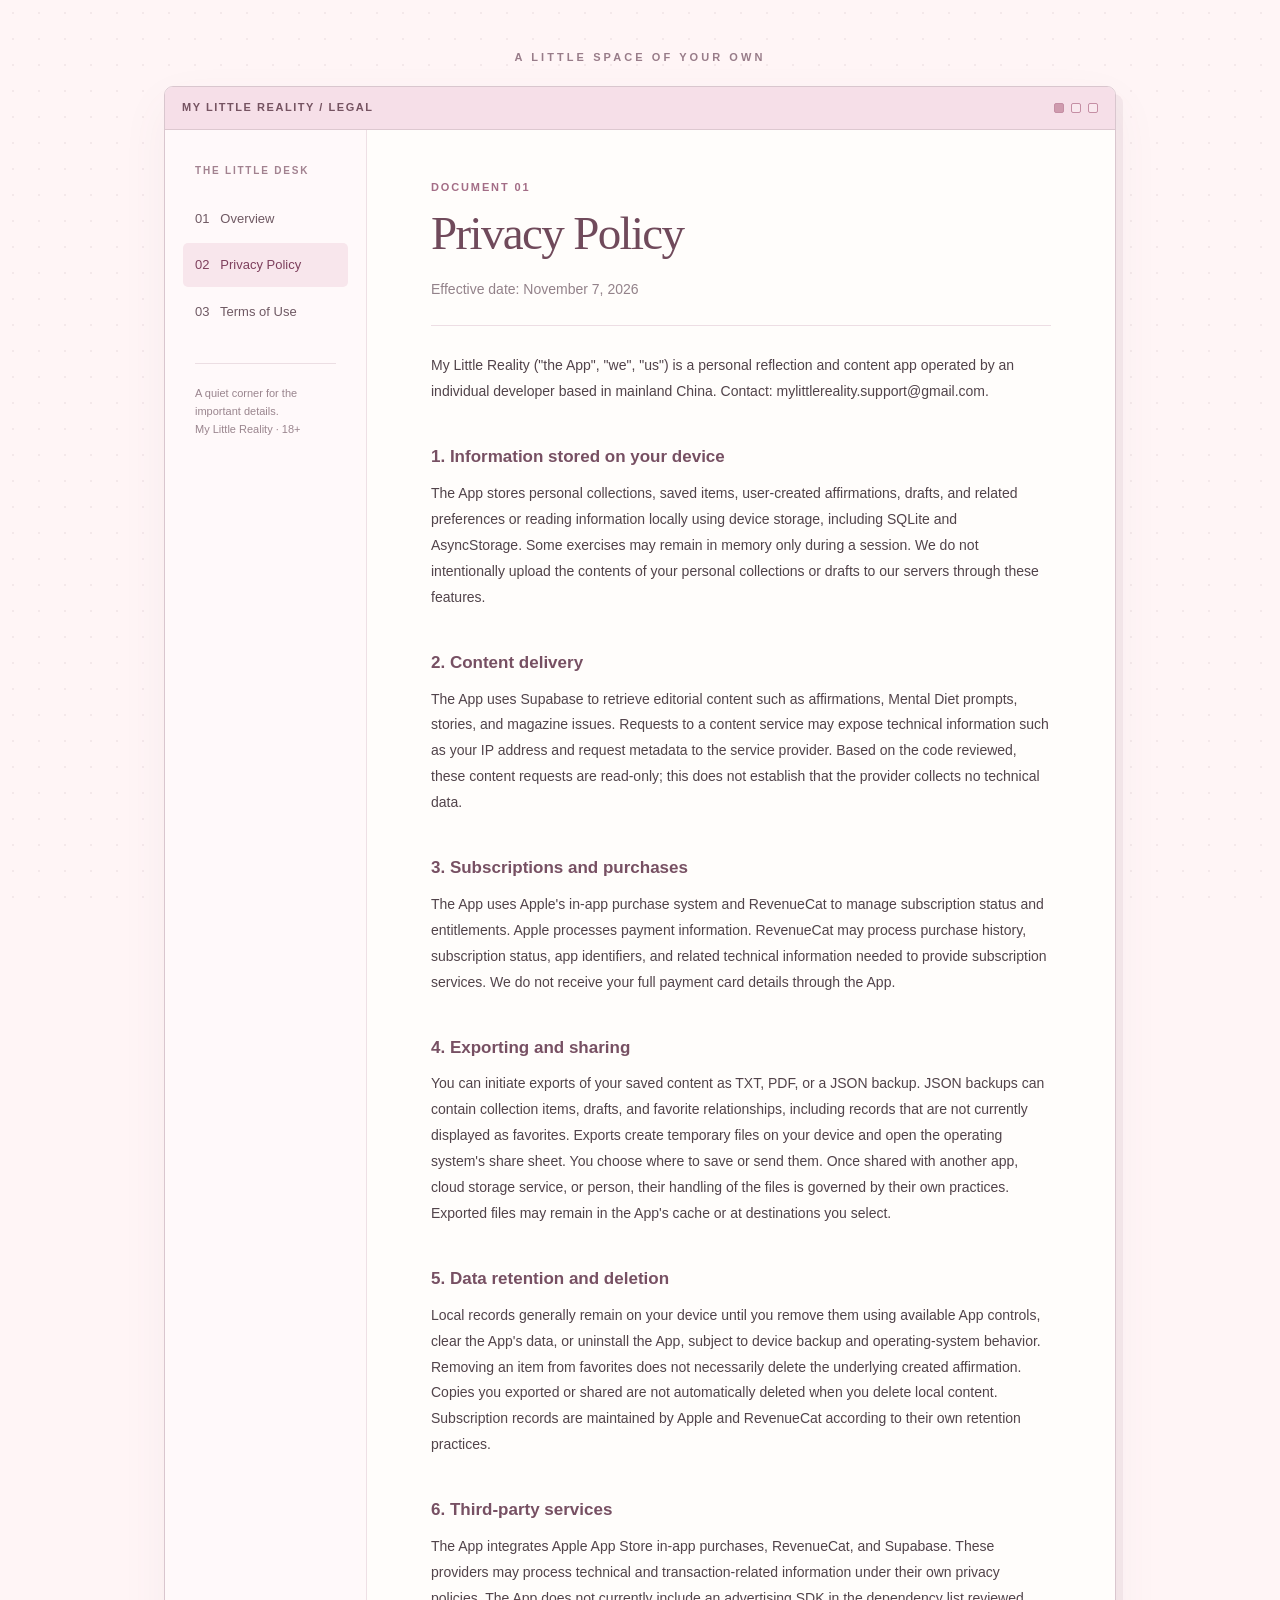
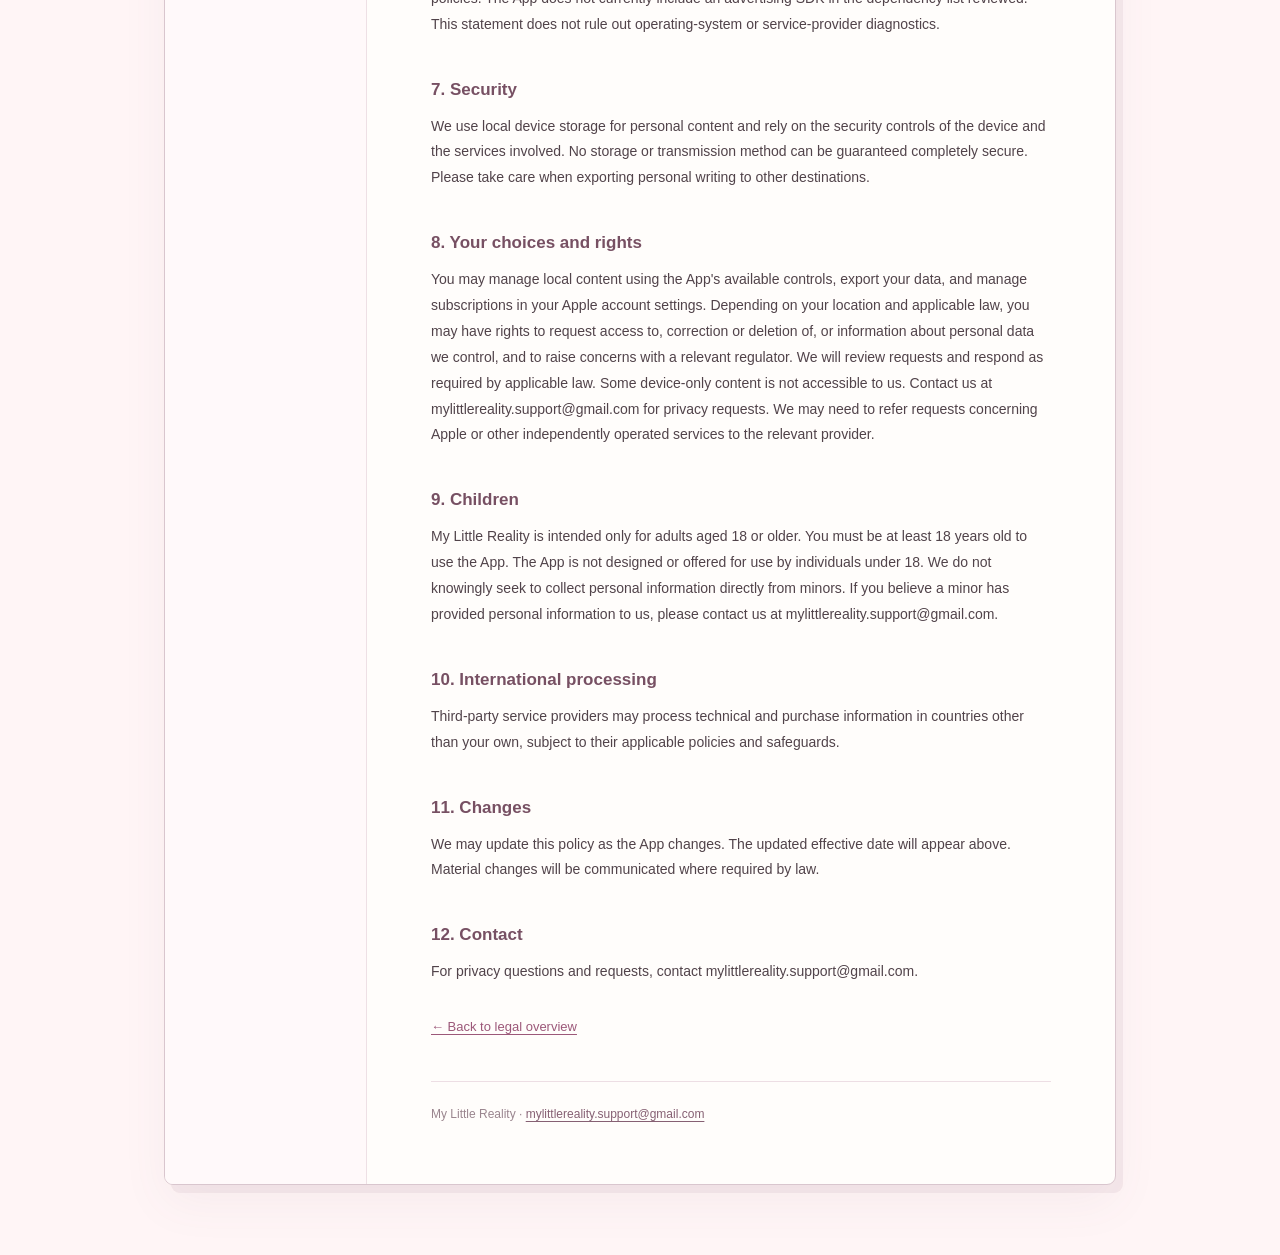
==== privacy.html @ 3ad2022b "Add files via upload" ====
<!doctype html><html lang="en"><head><meta charset="utf-8"><meta name="viewport" content="width=device-width,initial-scale=1"><meta name="color-scheme" content="light"><meta name="theme-color" content="#fff5f6"><meta name="description" content="Privacy Policy for My Little Reality."><title>Privacy Policy | My Little Reality</title><link rel="stylesheet" href="styles.css"></head><body><div class="site"><div class="eyebrow">A LITTLE SPACE OF YOUR OWN</div><div class="window"><div class="windowbar"><div class="windowbrand">MY LITTLE REALITY <span aria-hidden="true">/</span> LEGAL</div><div class="windowcontrols" aria-hidden="true"><span></span><span></span><span></span></div></div><div class="layout"><aside class="sidebar"><p class="side-title">THE LITTLE DESK</p><nav aria-label="Legal navigation"><a href="index.html" >01 &nbsp; Overview</a><a href="privacy.html" aria-current="page">02 &nbsp; Privacy Policy</a><a href="terms.html" >03 &nbsp; Terms of Use</a></nav><p class="side-note">A quiet corner for the important details.<br>My Little Reality · 18+</p></aside><main id="main-content"><nav class="mobile-nav" aria-label="Legal navigation"><a href="index.html">Overview</a><a href="privacy.html">Privacy Policy</a><a href="terms.html">Terms of Use</a></nav><div class="section-tag">DOCUMENT 01</div><div class="legal-copy"><h1>Privacy Policy</h1><p class="effective">Effective date: November 7, 2026</p><p>My Little Reality ("the App", "we", "us") is a personal reflection and content app operated by an individual developer based in mainland China. Contact: mylittlereality.support@gmail.com.</p><h2>1. Information stored on your device</h2><p>The App stores personal collections, saved items, user-created affirmations, drafts, and related preferences or reading information locally using device storage, including SQLite and AsyncStorage. Some exercises may remain in memory only during a session. We do not intentionally upload the contents of your personal collections or drafts to our servers through these features.</p><h2>2. Content delivery</h2><p>The App uses Supabase to retrieve editorial content such as affirmations, Mental Diet prompts, stories, and magazine issues. Requests to a content service may expose technical information such as your IP address and request metadata to the service provider. Based on the code reviewed, these content requests are read-only; this does not establish that the provider collects no technical data.</p><h2>3. Subscriptions and purchases</h2><p>The App uses Apple's in-app purchase system and RevenueCat to manage subscription status and entitlements. Apple processes payment information. RevenueCat may process purchase history, subscription status, app identifiers, and related technical information needed to provide subscription services. We do not receive your full payment card details through the App.</p><h2>4. Exporting and sharing</h2><p>You can initiate exports of your saved content as TXT, PDF, or a JSON backup. JSON backups can contain collection items, drafts, and favorite relationships, including records that are not currently displayed as favorites. Exports create temporary files on your device and open the operating system's share sheet. You choose where to save or send them. Once shared with another app, cloud storage service, or person, their handling of the files is governed by their own practices. Exported files may remain in the App's cache or at destinations you select.</p><h2>5. Data retention and deletion</h2><p>Local records generally remain on your device until you remove them using available App controls, clear the App's data, or uninstall the App, subject to device backup and operating-system behavior. Removing an item from favorites does not necessarily delete the underlying created affirmation. Copies you exported or shared are not automatically deleted when you delete local content. Subscription records are maintained by Apple and RevenueCat according to their own retention practices.</p><h2>6. Third-party services</h2><p>The App integrates Apple App Store in-app purchases, RevenueCat, and Supabase. These providers may process technical and transaction-related information under their own privacy policies. The App does not currently include an advertising SDK in the dependency list reviewed. This statement does not rule out operating-system or service-provider diagnostics.</p><h2>7. Security</h2><p>We use local device storage for personal content and rely on the security controls of the device and the services involved. No storage or transmission method can be guaranteed completely secure. Please take care when exporting personal writing to other destinations.</p><h2>8. Your choices and rights</h2><p>You may manage local content using the App's available controls, export your data, and manage subscriptions in your Apple account settings. Depending on your location and applicable law, you may have rights to request access to, correction or deletion of, or information about personal data we control, and to raise concerns with a relevant regulator. We will review requests and respond as required by applicable law. Some device-only content is not accessible to us. Contact us at mylittlereality.support@gmail.com for privacy requests. We may need to refer requests concerning Apple or other independently operated services to the relevant provider.</p><h2>9. Children</h2><p>My Little Reality is intended only for adults aged 18 or older. You must be at least 18 years old to use the App. The App is not designed or offered for use by individuals under 18. We do not knowingly seek to collect personal information directly from minors. If you believe a minor has provided personal information to us, please contact us at mylittlereality.support@gmail.com.</p><h2>10. International processing</h2><p>Third-party service providers may process technical and purchase information in countries other than your own, subject to their applicable policies and safeguards.</p><h2>11. Changes</h2><p>We may update this policy as the App changes. The updated effective date will appear above. Material changes will be communicated where required by law.</p><h2>12. Contact</h2><p>For privacy questions and requests, contact mylittlereality.support@gmail.com.</p></div><a class="return-link" href="index.html">← Back to legal overview</a><footer class="footer">My Little Reality · <a href="mailto:mylittlereality.support@gmail.com">mylittlereality.support@gmail.com</a></footer></main></div></div></div></body></html>
---- styles.css ----
:root{color-scheme:light;--bg:#fff5f6;--ink:#51434a;--muted:#82737a;--berry:#9c5879;--line:#e7d5dc;--panel:#fffdfb;--pink:#f6dfe8}
*{box-sizing:border-box}html{scroll-behavior:smooth}body{margin:0;background:var(--bg);color:var(--ink);font-family:ui-sans-serif,-apple-system,BlinkMacSystemFont,"Segoe UI",Arial,sans-serif;line-height:1.8;font-size:15px;-webkit-font-smoothing:antialiased}
body:before{content:"";position:fixed;inset:0;pointer-events:none;opacity:.38;background-image:radial-gradient(#d6c7ca 0.65px,transparent .85px);background-size:26px 26px;z-index:-1}
a{color:var(--berry);text-underline-offset:3px}a:hover{color:#74435b}a:focus-visible{outline:3px solid #a35a7e;outline-offset:4px;border-radius:2px}
.site{max-width:1000px;margin:48px auto 70px;padding:0 24px}.eyebrow{text-align:center;font-size:11px;letter-spacing:.28em;color:#987c89;font-weight:700;margin-bottom:18px}.window{background:var(--panel);border:1px solid #d9c6ce;border-radius:9px;box-shadow:7px 8px 0 rgba(150,111,128,.095),0 18px 48px rgba(116,77,94,.06);overflow:hidden}.windowbar{min-height:43px;background:var(--pink);border-bottom:1px solid #ddc8d0;display:flex;align-items:center;justify-content:space-between;padding:0 17px;gap:12px}.windowbrand{font-size:11px;font-weight:700;letter-spacing:.14em;color:#755361}.windowcontrols{display:flex;gap:7px}.windowcontrols span{width:10px;height:10px;border:1px solid #c58ea4;background:#f9e8ee;border-radius:2px}.windowcontrols span:first-child{background:#cf9bae}
.layout{display:grid;grid-template-columns:202px minmax(0,1fr)}.sidebar{padding:32px 18px;background:#fff9fa;border-right:1px solid #eee0e5}.side-title{font-size:10px;font-weight:700;letter-spacing:.18em;color:#a28290;margin:0 0 17px 12px}.sidebar a{display:block;text-decoration:none;padding:10px 12px;margin:3px 0;border-radius:5px;color:#6f5963;font-size:13px}.sidebar a:hover,.sidebar a[aria-current=page]{background:#f8e6ec;color:#7e405d}.sidebar .side-note{font-size:11px;line-height:1.65;color:#9a858e;border-top:1px solid #ecdee3;margin:30px 12px 0;padding-top:20px}
main{min-width:0;padding:48px clamp(24px,5vw,70px) 58px}.section-tag{color:#a36d86;font-size:11px;font-weight:700;letter-spacing:.17em;text-transform:uppercase;margin-bottom:8px}h1{font-family:Georgia,"Times New Roman",serif;font-size:clamp(33px,4vw,47px);font-weight:400;letter-spacing:-.035em;line-height:1.17;color:#704a5b;margin:0 0 16px}h2{font-size:17px;color:#775063;line-height:1.35;margin:36px 0 12px;font-weight:700}p{margin:12px 0;overflow-wrap:anywhere}.lead{font-size:16px;color:#776a70;max-width:630px}.effective{font-size:12px;color:#93828a;margin:4px 0 27px;padding-bottom:23px;border-bottom:1px solid #eddee4}.legal-copy h2{padding-top:5px}.legal-copy strong{color:#714b5d}.legal-copy p{font-size:14px;line-height:1.85}.legal-copy a{overflow-wrap:anywhere}
.link-grid{display:grid;grid-template-columns:1fr 1fr;gap:14px;margin-top:32px}.link-card{border:1px solid var(--line);border-radius:7px;background:#fff8fa;padding:23px 22px;text-decoration:none;display:flex;flex-direction:column;gap:8px;min-height:165px;transition:background .15s,border-color .15s}.link-card:hover{background:#fbeef2;border-color:#d6aebe}.link-card .mini{font-size:10px;letter-spacing:.18em;color:#a8798d;font-weight:700}.link-card .name{font-family:Georgia,"Times New Roman",serif;font-size:24px;color:#754e61}.link-card .description{font-size:12px;color:#88747d;line-height:1.6}.link-card .arrow{margin-top:auto;align-self:flex-end;color:#a35d7e}
.footer{border-top:1px solid #eddee4;margin-top:42px;padding-top:22px;font-size:12px;color:#9a858e}.footer a{color:#866073}.mobile-nav{display:none}.return-link{display:inline-block;margin-top:18px;font-size:13px}
@media(max-width:740px){.site{margin:18px auto 40px;padding:0 12px}.eyebrow{font-size:9px;margin-bottom:11px}.layout{display:block}.sidebar{display:none}.mobile-nav{display:flex;flex-wrap:wrap;gap:8px;margin:0 0 26px;padding-bottom:16px;border-bottom:1px solid #eedfe4}.mobile-nav a{font-size:12px;text-decoration:none;background:#fff1f5;border:1px solid #ead5dd;border-radius:5px;padding:5px 10px}main{padding:29px 22px 38px}.link-grid{grid-template-columns:1fr}.windowbar{padding:0 12px}.windowbrand{font-size:10px;letter-spacing:.08em}h1{font-size:36px}.legal-copy p{font-size:14px}}
@media(prefers-reduced-motion:reduce){html{scroll-behavior:auto}.link-card{transition:none}}@media print{body{background:#fff}body:before,.sidebar,.mobile-nav,.windowbar,.eyebrow{display:none}.site{margin:0;max-width:none;padding:0}.window{box-shadow:none;border:none}main{padding:0}.layout{display:block}.legal-copy h2{break-after:avoid}.legal-copy p{orphans:3;widows:3}}
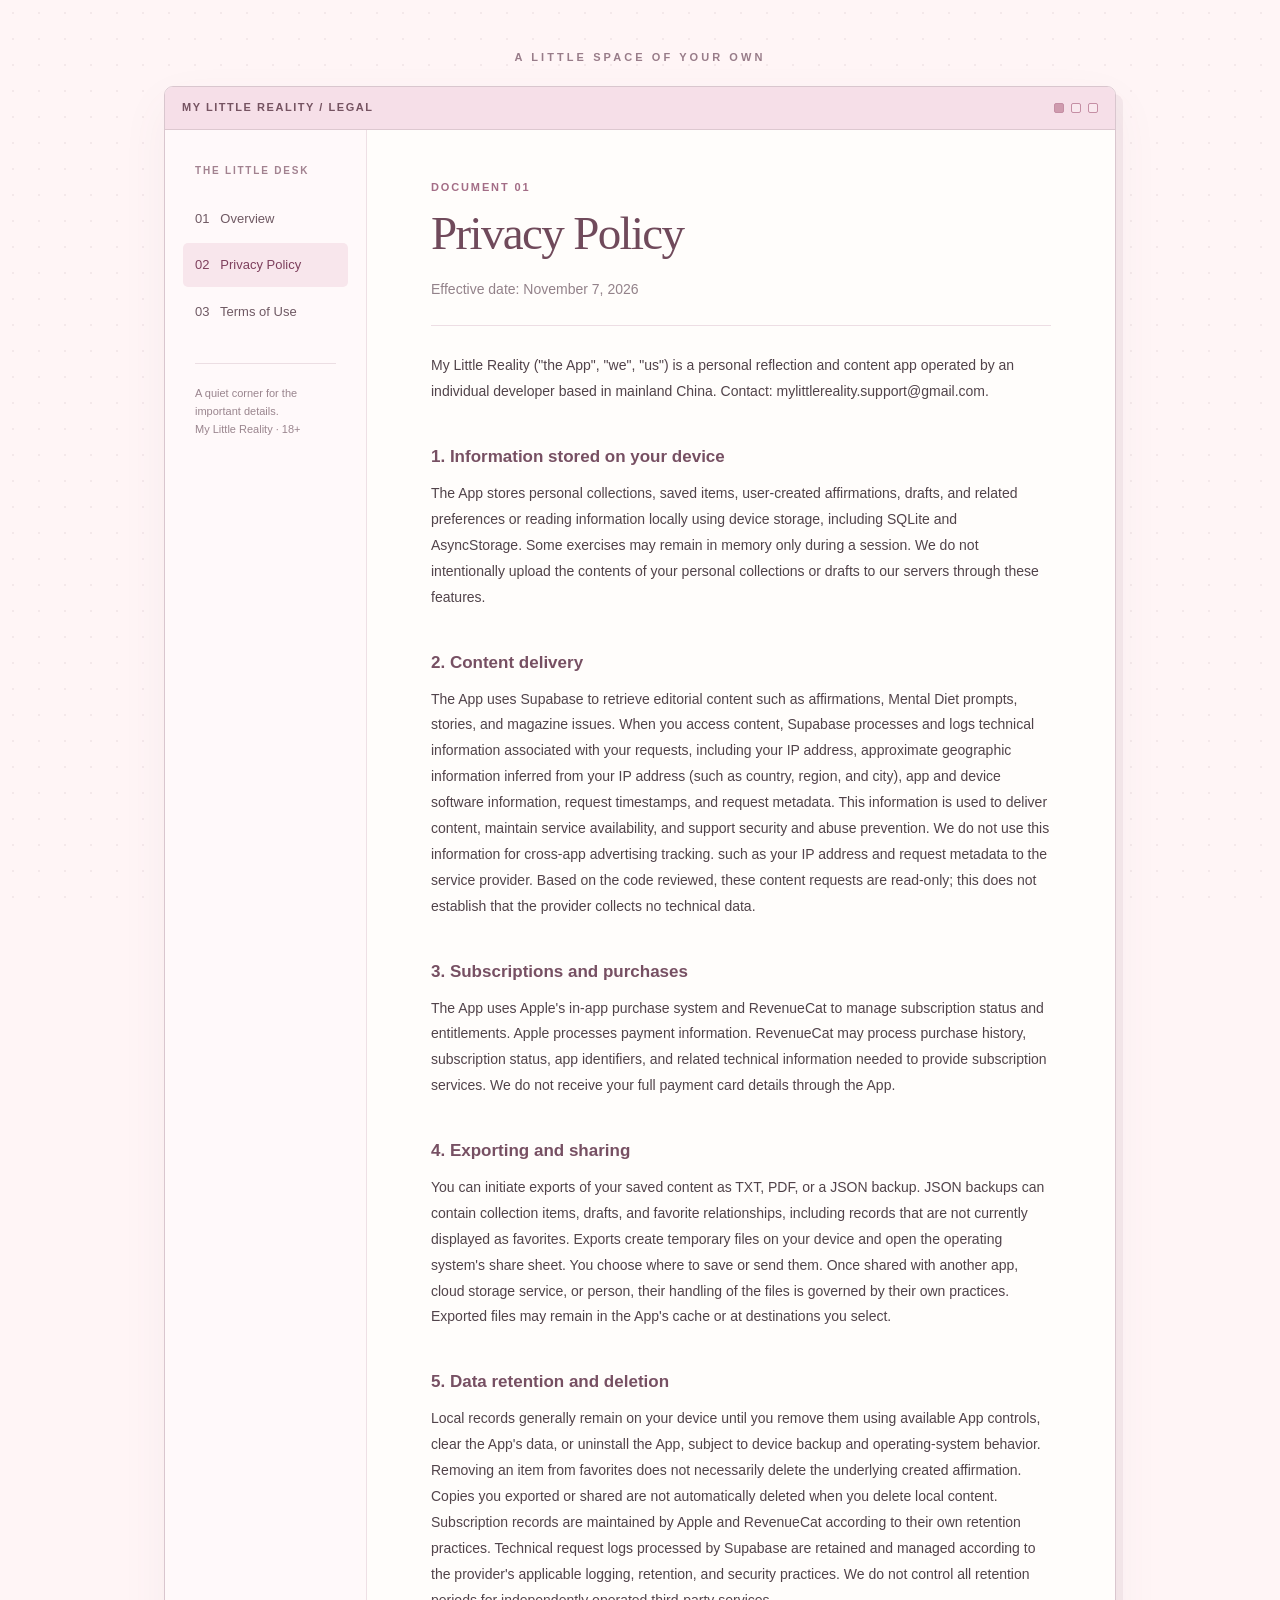
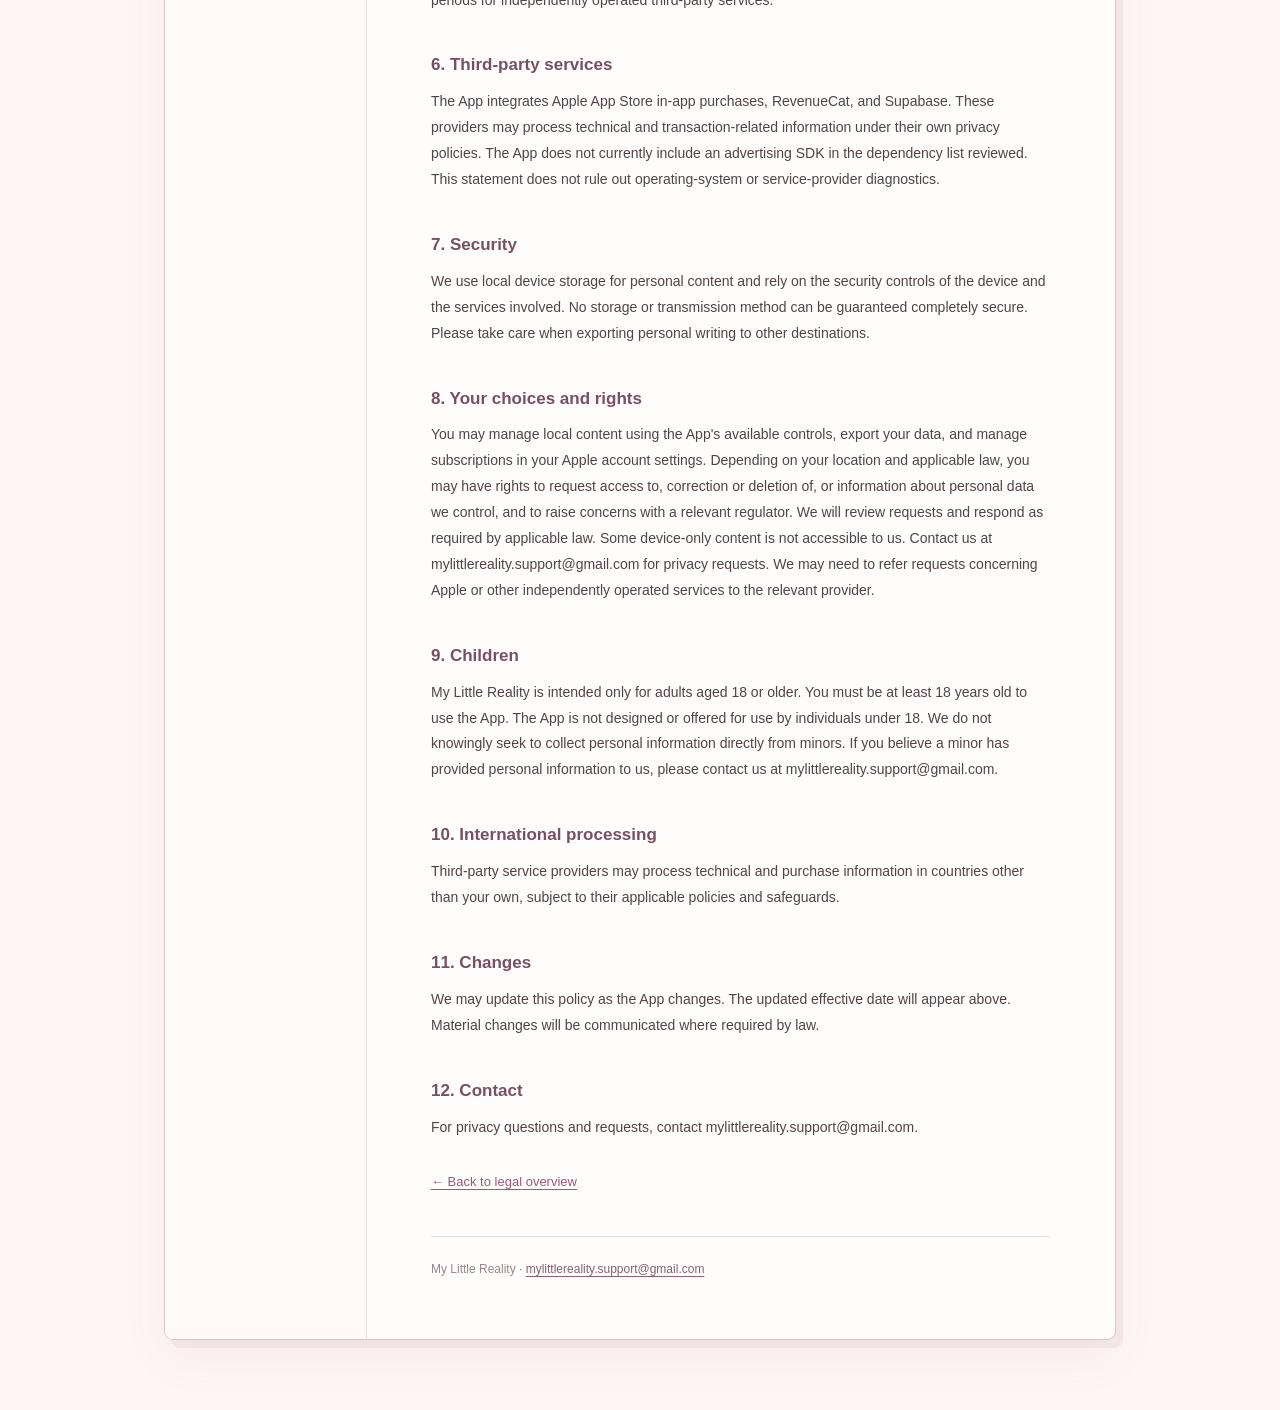
==== commit 0f1ce312: "Update privacy.html" ====
--- a/privacy.html
+++ b/privacy.html
@@ -1 +1 @@
-<!doctype html><html lang="en"><head><meta charset="utf-8"><meta name="viewport" content="width=device-width,initial-scale=1"><meta name="color-scheme" content="light"><meta name="theme-color" content="#fff5f6"><meta name="description" content="Privacy Policy for My Little Reality."><title>Privacy Policy | My Little Reality</title><link rel="stylesheet" href="styles.css"></head><body><div class="site"><div class="eyebrow">A LITTLE SPACE OF YOUR OWN</div><div class="window"><div class="windowbar"><div class="windowbrand">MY LITTLE REALITY <span aria-hidden="true">/</span> LEGAL</div><div class="windowcontrols" aria-hidden="true"><span></span><span></span><span></span></div></div><div class="layout"><aside class="sidebar"><p class="side-title">THE LITTLE DESK</p><nav aria-label="Legal navigation"><a href="index.html" >01 &nbsp; Overview</a><a href="privacy.html" aria-current="page">02 &nbsp; Privacy Policy</a><a href="terms.html" >03 &nbsp; Terms of Use</a></nav><p class="side-note">A quiet corner for the important details.<br>My Little Reality · 18+</p></aside><main id="main-content"><nav class="mobile-nav" aria-label="Legal navigation"><a href="index.html">Overview</a><a href="privacy.html">Privacy Policy</a><a href="terms.html">Terms of Use</a></nav><div class="section-tag">DOCUMENT 01</div><div class="legal-copy"><h1>Privacy Policy</h1><p class="effective">Effective date: November 7, 2026</p><p>My Little Reality ("the App", "we", "us") is a personal reflection and content app operated by an individual developer based in mainland China. Contact: mylittlereality.support@gmail.com.</p><h2>1. Information stored on your device</h2><p>The App stores personal collections, saved items, user-created affirmations, drafts, and related preferences or reading information locally using device storage, including SQLite and AsyncStorage. Some exercises may remain in memory only during a session. We do not intentionally upload the contents of your personal collections or drafts to our servers through these features.</p><h2>2. Content delivery</h2><p>The App uses Supabase to retrieve editorial content such as affirmations, Mental Diet prompts, stories, and magazine issues. Requests to a content service may expose technical information such as your IP address and request metadata to the service provider. Based on the code reviewed, these content requests are read-only; this does not establish that the provider collects no technical data.</p><h2>3. Subscriptions and purchases</h2><p>The App uses Apple's in-app purchase system and RevenueCat to manage subscription status and entitlements. Apple processes payment information. RevenueCat may process purchase history, subscription status, app identifiers, and related technical information needed to provide subscription services. We do not receive your full payment card details through the App.</p><h2>4. Exporting and sharing</h2><p>You can initiate exports of your saved content as TXT, PDF, or a JSON backup. JSON backups can contain collection items, drafts, and favorite relationships, including records that are not currently displayed as favorites. Exports create temporary files on your device and open the operating system's share sheet. You choose where to save or send them. Once shared with another app, cloud storage service, or person, their handling of the files is governed by their own practices. Exported files may remain in the App's cache or at destinations you select.</p><h2>5. Data retention and deletion</h2><p>Local records generally remain on your device until you remove them using available App controls, clear the App's data, or uninstall the App, subject to device backup and operating-system behavior. Removing an item from favorites does not necessarily delete the underlying created affirmation. Copies you exported or shared are not automatically deleted when you delete local content. Subscription records are maintained by Apple and RevenueCat according to their own retention practices.</p><h2>6. Third-party services</h2><p>The App integrates Apple App Store in-app purchases, RevenueCat, and Supabase. These providers may process technical and transaction-related information under their own privacy policies. The App does not currently include an advertising SDK in the dependency list reviewed. This statement does not rule out operating-system or service-provider diagnostics.</p><h2>7. Security</h2><p>We use local device storage for personal content and rely on the security controls of the device and the services involved. No storage or transmission method can be guaranteed completely secure. Please take care when exporting personal writing to other destinations.</p><h2>8. Your choices and rights</h2><p>You may manage local content using the App's available controls, export your data, and manage subscriptions in your Apple account settings. Depending on your location and applicable law, you may have rights to request access to, correction or deletion of, or information about personal data we control, and to raise concerns with a relevant regulator. We will review requests and respond as required by applicable law. Some device-only content is not accessible to us. Contact us at mylittlereality.support@gmail.com for privacy requests. We may need to refer requests concerning Apple or other independently operated services to the relevant provider.</p><h2>9. Children</h2><p>My Little Reality is intended only for adults aged 18 or older. You must be at least 18 years old to use the App. The App is not designed or offered for use by individuals under 18. We do not knowingly seek to collect personal information directly from minors. If you believe a minor has provided personal information to us, please contact us at mylittlereality.support@gmail.com.</p><h2>10. International processing</h2><p>Third-party service providers may process technical and purchase information in countries other than your own, subject to their applicable policies and safeguards.</p><h2>11. Changes</h2><p>We may update this policy as the App changes. The updated effective date will appear above. Material changes will be communicated where required by law.</p><h2>12. Contact</h2><p>For privacy questions and requests, contact mylittlereality.support@gmail.com.</p></div><a class="return-link" href="index.html">← Back to legal overview</a><footer class="footer">My Little Reality · <a href="mailto:mylittlereality.support@gmail.com">mylittlereality.support@gmail.com</a></footer></main></div></div></div></body></html>+<!doctype html><html lang="en"><head><meta charset="utf-8"><meta name="viewport" content="width=device-width,initial-scale=1"><meta name="color-scheme" content="light"><meta name="theme-color" content="#fff5f6"><meta name="description" content="Privacy Policy for My Little Reality."><title>Privacy Policy | My Little Reality</title><link rel="stylesheet" href="styles.css"></head><body><div class="site"><div class="eyebrow">A LITTLE SPACE OF YOUR OWN</div><div class="window"><div class="windowbar"><div class="windowbrand">MY LITTLE REALITY <span aria-hidden="true">/</span> LEGAL</div><div class="windowcontrols" aria-hidden="true"><span></span><span></span><span></span></div></div><div class="layout"><aside class="sidebar"><p class="side-title">THE LITTLE DESK</p><nav aria-label="Legal navigation"><a href="index.html" >01 &nbsp; Overview</a><a href="privacy.html" aria-current="page">02 &nbsp; Privacy Policy</a><a href="terms.html" >03 &nbsp; Terms of Use</a></nav><p class="side-note">A quiet corner for the important details.<br>My Little Reality · 18+</p></aside><main id="main-content"><nav class="mobile-nav" aria-label="Legal navigation"><a href="index.html">Overview</a><a href="privacy.html">Privacy Policy</a><a href="terms.html">Terms of Use</a></nav><div class="section-tag">DOCUMENT 01</div><div class="legal-copy"><h1>Privacy Policy</h1><p class="effective">Effective date: November 7, 2026</p><p>My Little Reality ("the App", "we", "us") is a personal reflection and content app operated by an individual developer based in mainland China. Contact: mylittlereality.support@gmail.com.</p><h2>1. Information stored on your device</h2><p>The App stores personal collections, saved items, user-created affirmations, drafts, and related preferences or reading information locally using device storage, including SQLite and AsyncStorage. Some exercises may remain in memory only during a session. We do not intentionally upload the contents of your personal collections or drafts to our servers through these features.</p><h2>2. Content delivery</h2><p>The App uses Supabase to retrieve editorial content such as affirmations, Mental Diet prompts, stories, and magazine issues. When you access content, Supabase processes and logs technical information associated with your requests, including your IP address, approximate geographic information inferred from your IP address (such as country, region, and city), app and device software information, request timestamps, and request metadata. This information is used to deliver content, maintain service availability, and support security and abuse prevention. We do not use this information for cross-app advertising tracking. such as your IP address and request metadata to the service provider. Based on the code reviewed, these content requests are read-only; this does not establish that the provider collects no technical data.</p><h2>3. Subscriptions and purchases</h2><p>The App uses Apple's in-app purchase system and RevenueCat to manage subscription status and entitlements. Apple processes payment information. RevenueCat may process purchase history, subscription status, app identifiers, and related technical information needed to provide subscription services. We do not receive your full payment card details through the App.</p><h2>4. Exporting and sharing</h2><p>You can initiate exports of your saved content as TXT, PDF, or a JSON backup. JSON backups can contain collection items, drafts, and favorite relationships, including records that are not currently displayed as favorites. Exports create temporary files on your device and open the operating system's share sheet. You choose where to save or send them. Once shared with another app, cloud storage service, or person, their handling of the files is governed by their own practices. Exported files may remain in the App's cache or at destinations you select.</p><h2>5. Data retention and deletion</h2><p>Local records generally remain on your device until you remove them using available App controls, clear the App's data, or uninstall the App, subject to device backup and operating-system behavior. Removing an item from favorites does not necessarily delete the underlying created affirmation. Copies you exported or shared are not automatically deleted when you delete local content. Subscription records are maintained by Apple and RevenueCat according to their own retention practices. Technical request logs processed by Supabase are retained and managed according to the provider's applicable logging, retention, and security practices. We do not control all retention periods for independently operated third-party services.</p><h2>6. Third-party services</h2><p>The App integrates Apple App Store in-app purchases, RevenueCat, and Supabase. These providers may process technical and transaction-related information under their own privacy policies. The App does not currently include an advertising SDK in the dependency list reviewed. This statement does not rule out operating-system or service-provider diagnostics.</p><h2>7. Security</h2><p>We use local device storage for personal content and rely on the security controls of the device and the services involved. No storage or transmission method can be guaranteed completely secure. Please take care when exporting personal writing to other destinations.</p><h2>8. Your choices and rights</h2><p>You may manage local content using the App's available controls, export your data, and manage subscriptions in your Apple account settings. Depending on your location and applicable law, you may have rights to request access to, correction or deletion of, or information about personal data we control, and to raise concerns with a relevant regulator. We will review requests and respond as required by applicable law. Some device-only content is not accessible to us. Contact us at mylittlereality.support@gmail.com for privacy requests. We may need to refer requests concerning Apple or other independently operated services to the relevant provider.</p><h2>9. Children</h2><p>My Little Reality is intended only for adults aged 18 or older. You must be at least 18 years old to use the App. The App is not designed or offered for use by individuals under 18. We do not knowingly seek to collect personal information directly from minors. If you believe a minor has provided personal information to us, please contact us at mylittlereality.support@gmail.com.</p><h2>10. International processing</h2><p>Third-party service providers may process technical and purchase information in countries other than your own, subject to their applicable policies and safeguards.</p><h2>11. Changes</h2><p>We may update this policy as the App changes. The updated effective date will appear above. Material changes will be communicated where required by law.</p><h2>12. Contact</h2><p>For privacy questions and requests, contact mylittlereality.support@gmail.com.</p></div><a class="return-link" href="index.html">← Back to legal overview</a><footer class="footer">My Little Reality · <a href="mailto:mylittlereality.support@gmail.com">mylittlereality.support@gmail.com</a></footer></main></div></div></div></body></html>
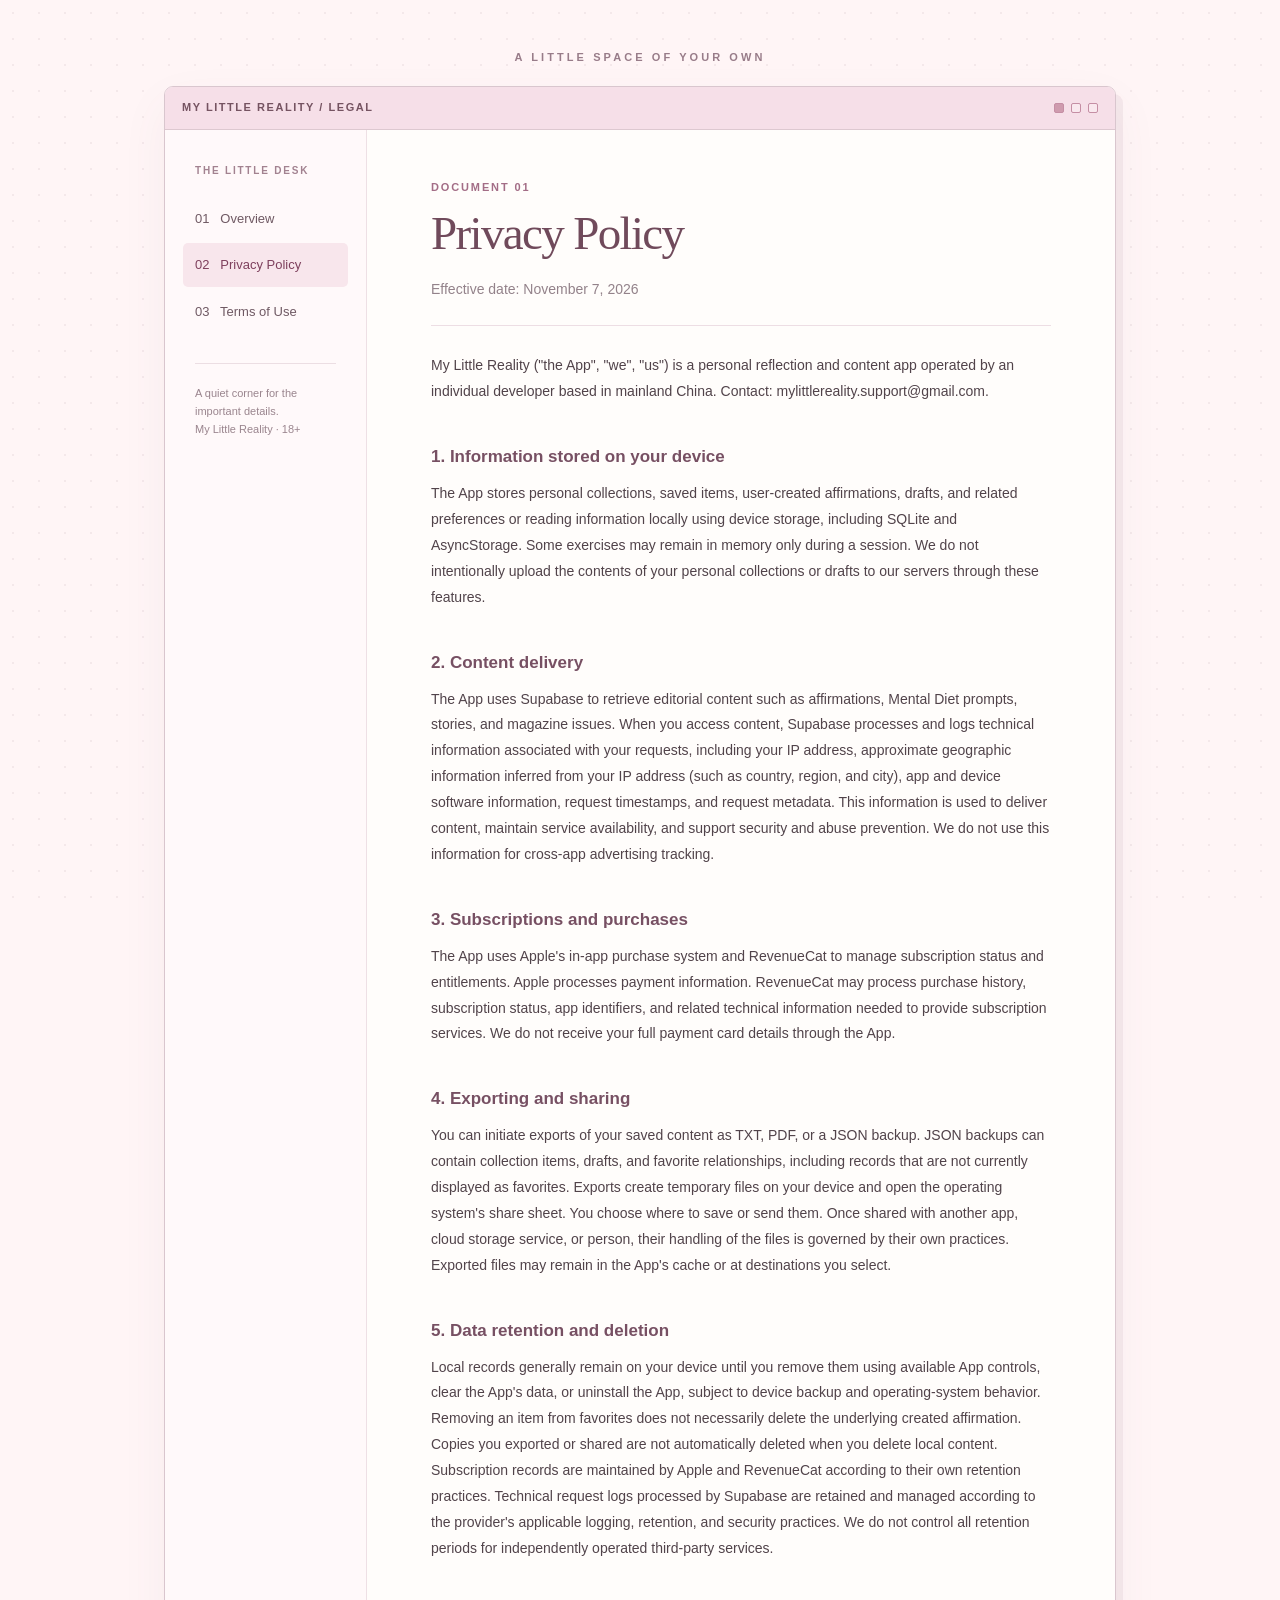
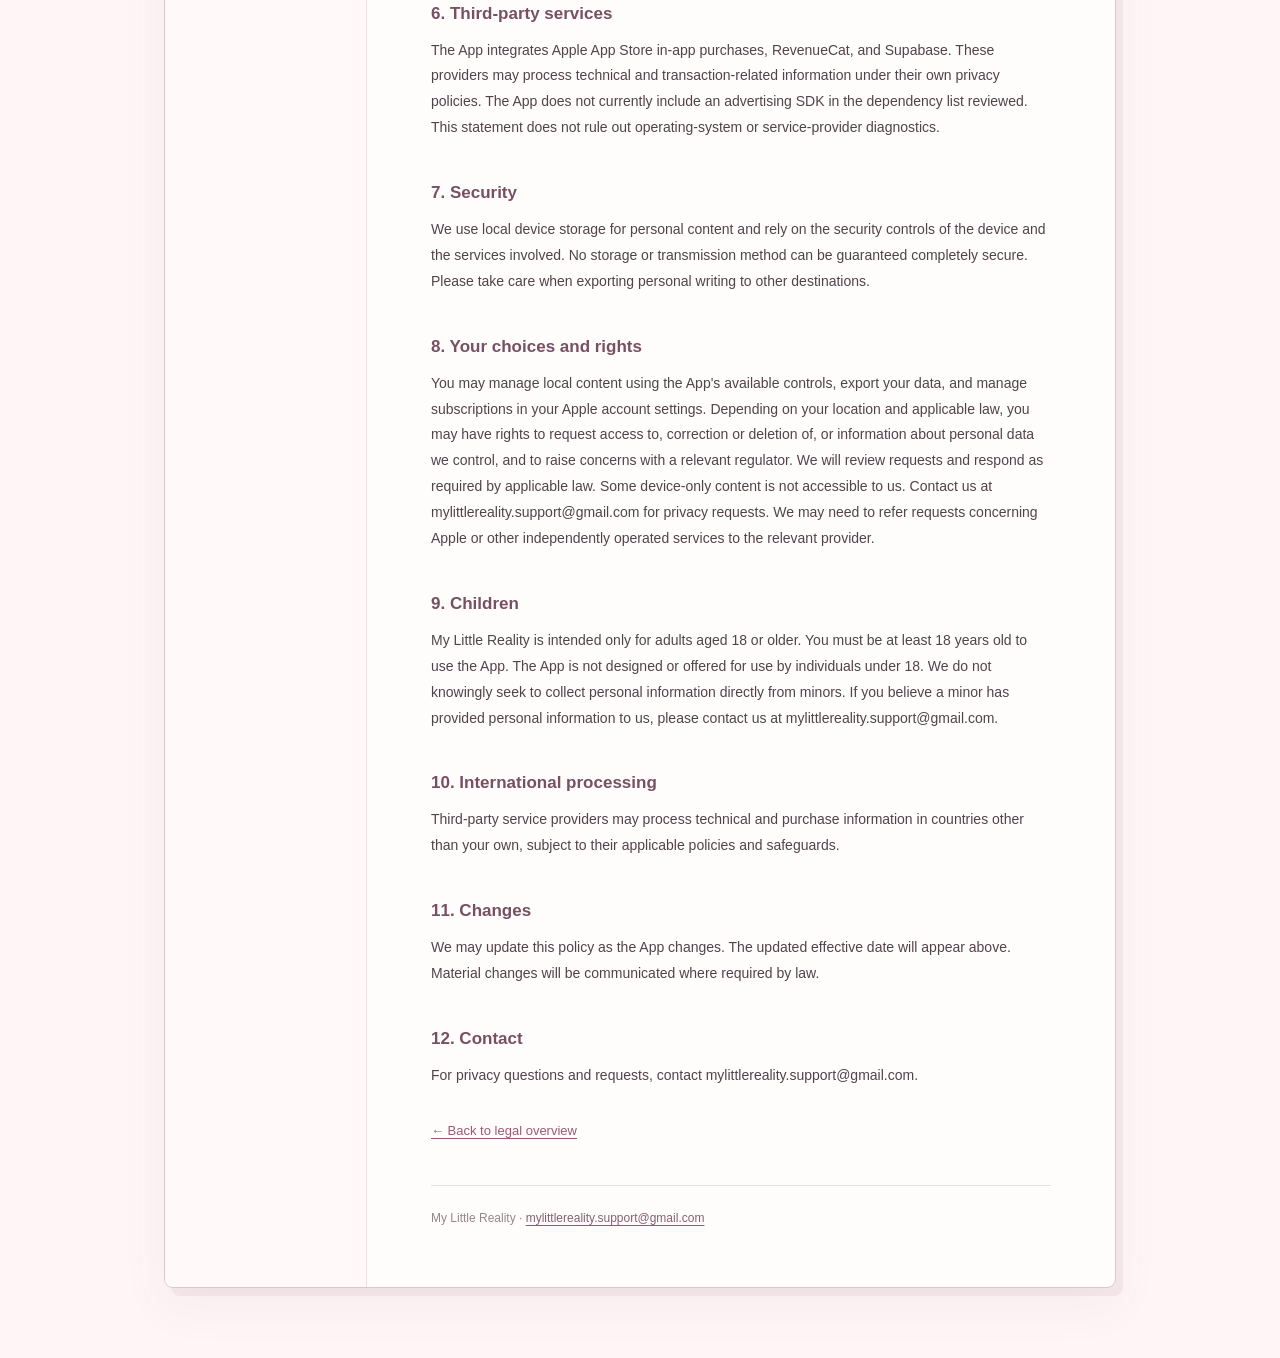
==== commit 0831a701: "Update privacy.html" ====
--- a/privacy.html
+++ b/privacy.html
@@ -1 +1 @@
-<!doctype html><html lang="en"><head><meta charset="utf-8"><meta name="viewport" content="width=device-width,initial-scale=1"><meta name="color-scheme" content="light"><meta name="theme-color" content="#fff5f6"><meta name="description" content="Privacy Policy for My Little Reality."><title>Privacy Policy | My Little Reality</title><link rel="stylesheet" href="styles.css"></head><body><div class="site"><div class="eyebrow">A LITTLE SPACE OF YOUR OWN</div><div class="window"><div class="windowbar"><div class="windowbrand">MY LITTLE REALITY <span aria-hidden="true">/</span> LEGAL</div><div class="windowcontrols" aria-hidden="true"><span></span><span></span><span></span></div></div><div class="layout"><aside class="sidebar"><p class="side-title">THE LITTLE DESK</p><nav aria-label="Legal navigation"><a href="index.html" >01 &nbsp; Overview</a><a href="privacy.html" aria-current="page">02 &nbsp; Privacy Policy</a><a href="terms.html" >03 &nbsp; Terms of Use</a></nav><p class="side-note">A quiet corner for the important details.<br>My Little Reality · 18+</p></aside><main id="main-content"><nav class="mobile-nav" aria-label="Legal navigation"><a href="index.html">Overview</a><a href="privacy.html">Privacy Policy</a><a href="terms.html">Terms of Use</a></nav><div class="section-tag">DOCUMENT 01</div><div class="legal-copy"><h1>Privacy Policy</h1><p class="effective">Effective date: November 7, 2026</p><p>My Little Reality ("the App", "we", "us") is a personal reflection and content app operated by an individual developer based in mainland China. Contact: mylittlereality.support@gmail.com.</p><h2>1. Information stored on your device</h2><p>The App stores personal collections, saved items, user-created affirmations, drafts, and related preferences or reading information locally using device storage, including SQLite and AsyncStorage. Some exercises may remain in memory only during a session. We do not intentionally upload the contents of your personal collections or drafts to our servers through these features.</p><h2>2. Content delivery</h2><p>The App uses Supabase to retrieve editorial content such as affirmations, Mental Diet prompts, stories, and magazine issues. When you access content, Supabase processes and logs technical information associated with your requests, including your IP address, approximate geographic information inferred from your IP address (such as country, region, and city), app and device software information, request timestamps, and request metadata. This information is used to deliver content, maintain service availability, and support security and abuse prevention. We do not use this information for cross-app advertising tracking. such as your IP address and request metadata to the service provider. Based on the code reviewed, these content requests are read-only; this does not establish that the provider collects no technical data.</p><h2>3. Subscriptions and purchases</h2><p>The App uses Apple's in-app purchase system and RevenueCat to manage subscription status and entitlements. Apple processes payment information. RevenueCat may process purchase history, subscription status, app identifiers, and related technical information needed to provide subscription services. We do not receive your full payment card details through the App.</p><h2>4. Exporting and sharing</h2><p>You can initiate exports of your saved content as TXT, PDF, or a JSON backup. JSON backups can contain collection items, drafts, and favorite relationships, including records that are not currently displayed as favorites. Exports create temporary files on your device and open the operating system's share sheet. You choose where to save or send them. Once shared with another app, cloud storage service, or person, their handling of the files is governed by their own practices. Exported files may remain in the App's cache or at destinations you select.</p><h2>5. Data retention and deletion</h2><p>Local records generally remain on your device until you remove them using available App controls, clear the App's data, or uninstall the App, subject to device backup and operating-system behavior. Removing an item from favorites does not necessarily delete the underlying created affirmation. Copies you exported or shared are not automatically deleted when you delete local content. Subscription records are maintained by Apple and RevenueCat according to their own retention practices. Technical request logs processed by Supabase are retained and managed according to the provider's applicable logging, retention, and security practices. We do not control all retention periods for independently operated third-party services.</p><h2>6. Third-party services</h2><p>The App integrates Apple App Store in-app purchases, RevenueCat, and Supabase. These providers may process technical and transaction-related information under their own privacy policies. The App does not currently include an advertising SDK in the dependency list reviewed. This statement does not rule out operating-system or service-provider diagnostics.</p><h2>7. Security</h2><p>We use local device storage for personal content and rely on the security controls of the device and the services involved. No storage or transmission method can be guaranteed completely secure. Please take care when exporting personal writing to other destinations.</p><h2>8. Your choices and rights</h2><p>You may manage local content using the App's available controls, export your data, and manage subscriptions in your Apple account settings. Depending on your location and applicable law, you may have rights to request access to, correction or deletion of, or information about personal data we control, and to raise concerns with a relevant regulator. We will review requests and respond as required by applicable law. Some device-only content is not accessible to us. Contact us at mylittlereality.support@gmail.com for privacy requests. We may need to refer requests concerning Apple or other independently operated services to the relevant provider.</p><h2>9. Children</h2><p>My Little Reality is intended only for adults aged 18 or older. You must be at least 18 years old to use the App. The App is not designed or offered for use by individuals under 18. We do not knowingly seek to collect personal information directly from minors. If you believe a minor has provided personal information to us, please contact us at mylittlereality.support@gmail.com.</p><h2>10. International processing</h2><p>Third-party service providers may process technical and purchase information in countries other than your own, subject to their applicable policies and safeguards.</p><h2>11. Changes</h2><p>We may update this policy as the App changes. The updated effective date will appear above. Material changes will be communicated where required by law.</p><h2>12. Contact</h2><p>For privacy questions and requests, contact mylittlereality.support@gmail.com.</p></div><a class="return-link" href="index.html">← Back to legal overview</a><footer class="footer">My Little Reality · <a href="mailto:mylittlereality.support@gmail.com">mylittlereality.support@gmail.com</a></footer></main></div></div></div></body></html>
+<!doctype html><html lang="en"><head><meta charset="utf-8"><meta name="viewport" content="width=device-width,initial-scale=1"><meta name="color-scheme" content="light"><meta name="theme-color" content="#fff5f6"><meta name="description" content="Privacy Policy for My Little Reality."><title>Privacy Policy | My Little Reality</title><link rel="stylesheet" href="styles.css"></head><body><div class="site"><div class="eyebrow">A LITTLE SPACE OF YOUR OWN</div><div class="window"><div class="windowbar"><div class="windowbrand">MY LITTLE REALITY <span aria-hidden="true">/</span> LEGAL</div><div class="windowcontrols" aria-hidden="true"><span></span><span></span><span></span></div></div><div class="layout"><aside class="sidebar"><p class="side-title">THE LITTLE DESK</p><nav aria-label="Legal navigation"><a href="index.html" >01 &nbsp; Overview</a><a href="privacy.html" aria-current="page">02 &nbsp; Privacy Policy</a><a href="terms.html" >03 &nbsp; Terms of Use</a></nav><p class="side-note">A quiet corner for the important details.<br>My Little Reality · 18+</p></aside><main id="main-content"><nav class="mobile-nav" aria-label="Legal navigation"><a href="index.html">Overview</a><a href="privacy.html">Privacy Policy</a><a href="terms.html">Terms of Use</a></nav><div class="section-tag">DOCUMENT 01</div><div class="legal-copy"><h1>Privacy Policy</h1><p class="effective">Effective date: November 7, 2026</p><p>My Little Reality ("the App", "we", "us") is a personal reflection and content app operated by an individual developer based in mainland China. Contact: mylittlereality.support@gmail.com.</p><h2>1. Information stored on your device</h2><p>The App stores personal collections, saved items, user-created affirmations, drafts, and related preferences or reading information locally using device storage, including SQLite and AsyncStorage. Some exercises may remain in memory only during a session. We do not intentionally upload the contents of your personal collections or drafts to our servers through these features.</p><h2>2. Content delivery</h2><p>The App uses Supabase to retrieve editorial content such as affirmations, Mental Diet prompts, stories, and magazine issues. When you access content, Supabase processes and logs technical information associated with your requests, including your IP address, approximate geographic information inferred from your IP address (such as country, region, and city), app and device software information, request timestamps, and request metadata. This information is used to deliver content, maintain service availability, and support security and abuse prevention. We do not use this information for cross-app advertising tracking. </p><h2>3. Subscriptions and purchases</h2><p>The App uses Apple's in-app purchase system and RevenueCat to manage subscription status and entitlements. Apple processes payment information. RevenueCat may process purchase history, subscription status, app identifiers, and related technical information needed to provide subscription services. We do not receive your full payment card details through the App.</p><h2>4. Exporting and sharing</h2><p>You can initiate exports of your saved content as TXT, PDF, or a JSON backup. JSON backups can contain collection items, drafts, and favorite relationships, including records that are not currently displayed as favorites. Exports create temporary files on your device and open the operating system's share sheet. You choose where to save or send them. Once shared with another app, cloud storage service, or person, their handling of the files is governed by their own practices. Exported files may remain in the App's cache or at destinations you select.</p><h2>5. Data retention and deletion</h2><p>Local records generally remain on your device until you remove them using available App controls, clear the App's data, or uninstall the App, subject to device backup and operating-system behavior. Removing an item from favorites does not necessarily delete the underlying created affirmation. Copies you exported or shared are not automatically deleted when you delete local content. Subscription records are maintained by Apple and RevenueCat according to their own retention practices. Technical request logs processed by Supabase are retained and managed according to the provider's applicable logging, retention, and security practices. We do not control all retention periods for independently operated third-party services.</p><h2>6. Third-party services</h2><p>The App integrates Apple App Store in-app purchases, RevenueCat, and Supabase. These providers may process technical and transaction-related information under their own privacy policies. The App does not currently include an advertising SDK in the dependency list reviewed. This statement does not rule out operating-system or service-provider diagnostics.</p><h2>7. Security</h2><p>We use local device storage for personal content and rely on the security controls of the device and the services involved. No storage or transmission method can be guaranteed completely secure. Please take care when exporting personal writing to other destinations.</p><h2>8. Your choices and rights</h2><p>You may manage local content using the App's available controls, export your data, and manage subscriptions in your Apple account settings. Depending on your location and applicable law, you may have rights to request access to, correction or deletion of, or information about personal data we control, and to raise concerns with a relevant regulator. We will review requests and respond as required by applicable law. Some device-only content is not accessible to us. Contact us at mylittlereality.support@gmail.com for privacy requests. We may need to refer requests concerning Apple or other independently operated services to the relevant provider.</p><h2>9. Children</h2><p>My Little Reality is intended only for adults aged 18 or older. You must be at least 18 years old to use the App. The App is not designed or offered for use by individuals under 18. We do not knowingly seek to collect personal information directly from minors. If you believe a minor has provided personal information to us, please contact us at mylittlereality.support@gmail.com.</p><h2>10. International processing</h2><p>Third-party service providers may process technical and purchase information in countries other than your own, subject to their applicable policies and safeguards.</p><h2>11. Changes</h2><p>We may update this policy as the App changes. The updated effective date will appear above. Material changes will be communicated where required by law.</p><h2>12. Contact</h2><p>For privacy questions and requests, contact mylittlereality.support@gmail.com.</p></div><a class="return-link" href="index.html">← Back to legal overview</a><footer class="footer">My Little Reality · <a href="mailto:mylittlereality.support@gmail.com">mylittlereality.support@gmail.com</a></footer></main></div></div></div></body></html>
